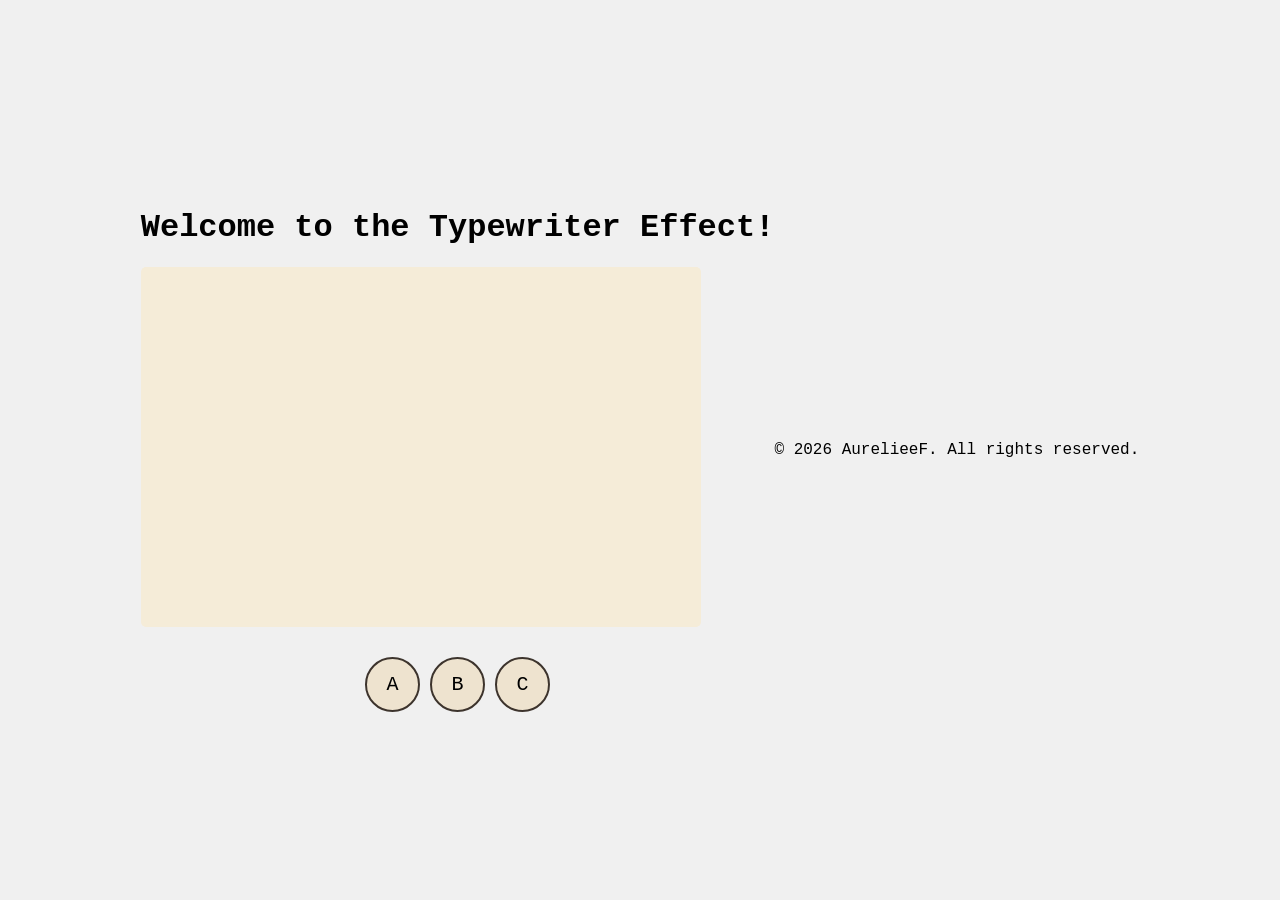
==== index.html @ 51933453 "Basic 2d model of the typewriter + letters" ====
<!DOCTYPE html>
<html lang="en">

<head>
    <meta charset="UTF-8">
    <meta http-equiv="X-UA-Compatible" content="IE=edge">
    <meta name="viewport" content="width=device-width, initial-scale=1.0">
    <title>Typewriter</title>
    <link rel="stylesheet" href="style.css">
</head>

<body>
    <main class="typewriter-app">
        <div class="typewriter">
            <h1>Welcome to the Typewriter Effect!</h1>
        </div>
        <section class="paper">
            <p id="paper-text"></p>
        </section>
        <section class="keyboard">
            <button class="key" data-key="a">A</button>
            <button class="key" data-key="b">B</button>
            <button class="key" data-key="c">C</button>
        </section>
    </main>
    <script src="script.js"></script>
</body>

<footer>
    <p>© 2026 AurelieeF. All rights reserved.</p>


</html>
---- style.css ----
body{
    margin: 0;
    min-height: 100vh;
    display: flex;
    justify-content: center;
    align-items: center;
    background-color: #f0f0f0;
    font-family: "Courier New", monospace;
}

.typewriter-app{
    text-align: center;

}

.paper{
    width: 500px;
    height: 300px;
    padding: 30px;
    background-color: #f5ecd8;
    border-radius: 5px;
    text-align: left;
}

#paper-text{
    white-space: pre-wrap;
}

.keyboard{
    margin-top: 30px;
    display: flex;
    gap: 10px;
    justify-content: center;
}

.key{
    width:55px;
    height: 55px;
    border-radius: 50%;
    border: 2px solid #3d342d;
    background-color: #eee3cf;
    font-family: "Courier New", monospace;
    font-size:20px;
    cursor: pointer;
    transition: transform 0.88s;
}
    

.key.pressed{
    transform: translateY(6px)
}
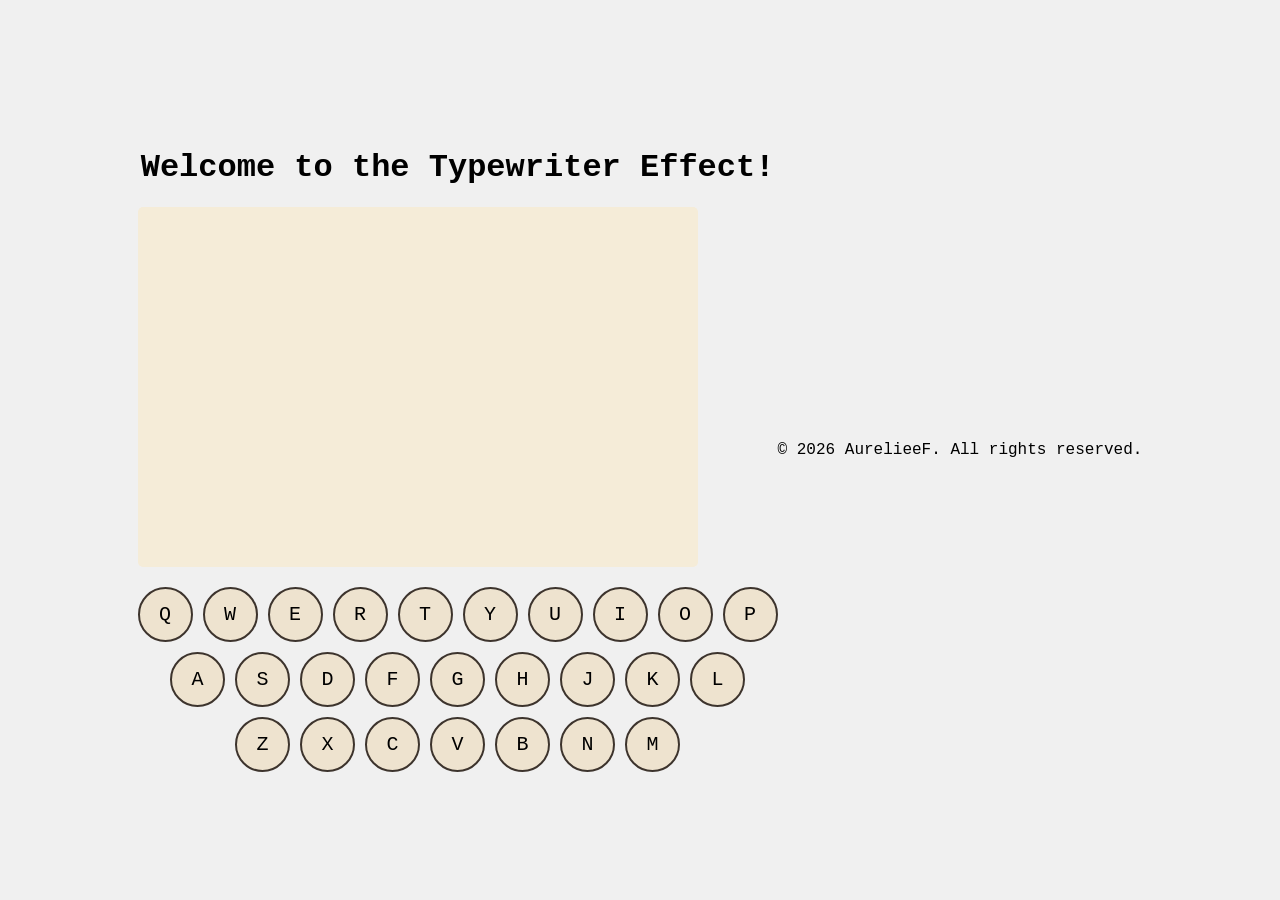
==== commit a6033249: "Totalité des lettres mode QWERTY" ====
--- a/index.html
+++ b/index.html
@@ -18,9 +18,38 @@
             <p id="paper-text"></p>
         </section>
         <section class="keyboard">
-            <button class="key" data-key="a">A</button>
-            <button class="key" data-key="b">B</button>
-            <button class="key" data-key="c">C</button>
+            <div class="keyboard-row">
+                <button class="key" data-key="q">Q</button>
+                <button class="key" data-key="w">W</button>
+                <button class="key" data-key="e">E</button>
+                <button class="key" data-key="r">R</button>
+                <button class="key" data-key="t">T</button>
+                <button class="key" data-key="y">Y</button>
+                <button class="key" data-key="u">U</button>
+                <button class="key" data-key="i">I</button>
+                <button class="key" data-key="o">O</button>
+                <button class="key" data-key="p">P</button>
+            </div>
+            <div class="keyboard-row">
+                <button class="key" data-key="a">A</button>
+                <button class="key" data-key="s">S</button>
+                <button class="key" data-key="d">D</button>
+                <button class="key" data-key="f">F</button>
+                <button class="key" data-key="g">G</button>
+                <button class="key" data-key="h">H</button>
+                <button class="key" data-key="j">J</button>
+                <button class="key" data-key="k">K</button>
+                <button class="key" data-key="l">L</button>
+            </div>
+            <div class="keyboard-row"> 
+                <button class="key" data-key="z">Z</button>
+                <button class="key" data-key="x">X</button>
+                <button class="key" data-key="c">C</button>
+                <button class="key" data-key="v">V</button>
+                <button class="key" data-key="b">B</button>
+                <button class="key" data-key="n">N</button>
+                <button class="key" data-key="m">M</button>
+            </div>
         </section>
     </main>
     <script src="script.js"></script>
--- a/style.css
+++ b/style.css
@@ -27,10 +27,16 @@
 }
 
 .keyboard{
-    margin-top: 30px;
+    margin-top: 20px;
     display: flex;
     gap: 10px;
-    justify-content: center;
+    flex-direction: column;
+    align-items: center;
+}
+
+.keyboard-row{
+    display: flex;
+    gap: 10px;
 }
 
 .key{
@@ -42,10 +48,9 @@
     font-family: "Courier New", monospace;
     font-size:20px;
     cursor: pointer;
-    transition: transform 0.88s;
+    transition: transform 0.8s;
 }
     
-
 .key.pressed{
-    transform: translateY(6px)
+    transform: translateY(12px)
 }
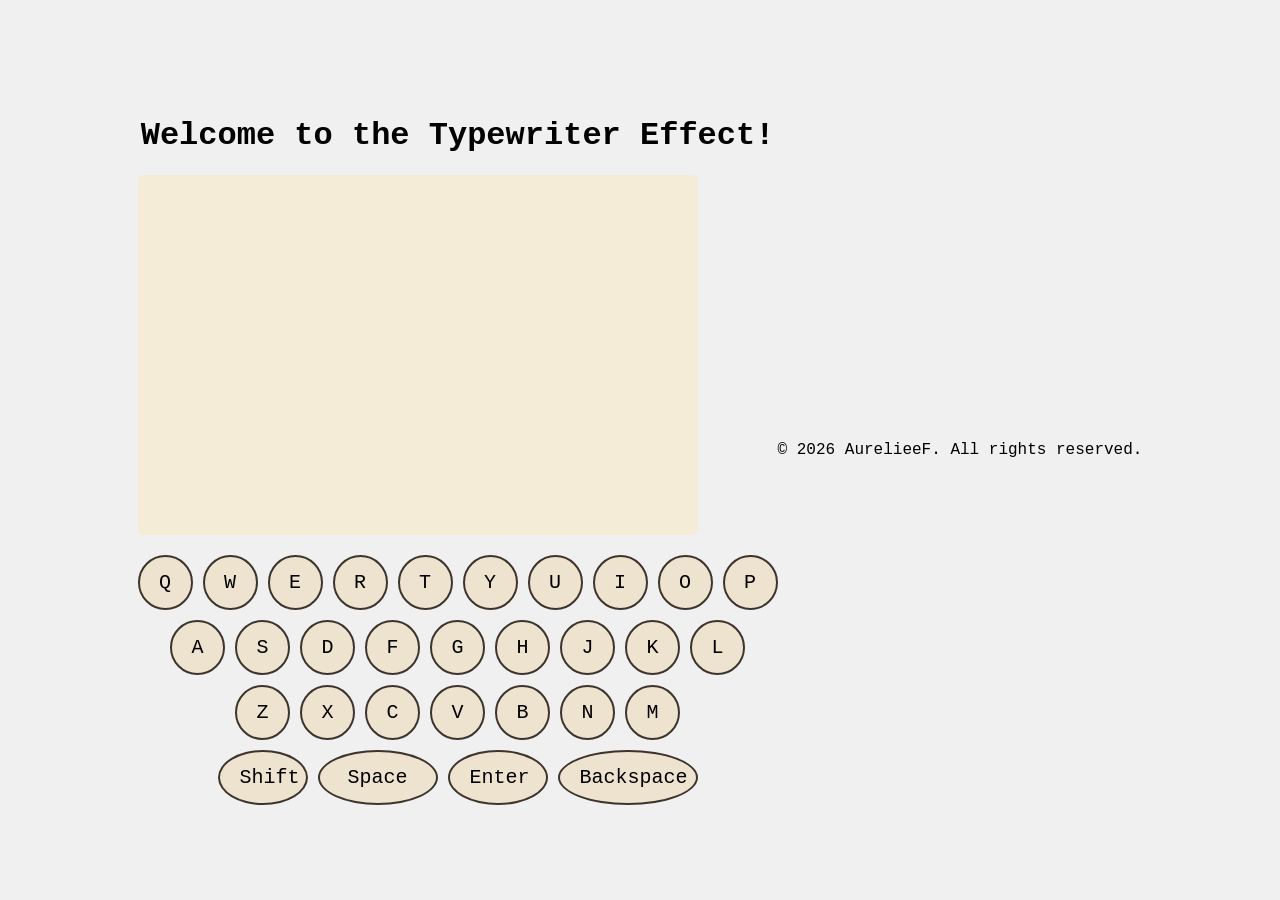
==== commit 488dc435: "fix du shift alternatif" ====
--- a/index.html
+++ b/index.html
@@ -41,7 +41,7 @@
                 <button class="key" data-key="k">K</button>
                 <button class="key" data-key="l">L</button>
             </div>
-            <div class="keyboard-row"> 
+            <div class="keyboard-row">
                 <button class="key" data-key="z">Z</button>
                 <button class="key" data-key="x">X</button>
                 <button class="key" data-key="c">C</button>
@@ -50,13 +50,22 @@
                 <button class="key" data-key="n">N</button>
                 <button class="key" data-key="m">M</button>
             </div>
+            <div class="keyboard-row">
+                <button class="key special-key shift-key" data-key="Shift">Shift</button>
+                <button class="key special-key space-key" data-key=" ">Space</button>
+                <button class="key special-key enter-key" data-key="Enter">Enter</button>
+                <button class="key special-key backspace-key" data-key="Backspace">Backspace</button>
+            </div>
         </section>
     </main>
+
+    <footer>
+        <p>© 2026 AurelieeF. All rights reserved.</p>
+
+    </footer>
     <script src="script.js"></script>
+
 </body>
-
-<footer>
-    <p>© 2026 AurelieeF. All rights reserved.</p>
 
 
 </html>
--- a/style.css
+++ b/style.css
@@ -39,6 +39,25 @@
     gap: 10px;
 }
 
+.special-key{
+    border-radius: 12px;
+    padding: 0px 20px;
+    width: auto;
+}
+
+.shift-key{
+    min-width: 90px;
+}
+.space-key{
+    min-width: 120px;
+}
+.enter-key{
+    min-width: 100px;
+}
+.backspace-key{
+    min-width: 140px;
+}
+
 .key{
     width:55px;
     height: 55px;
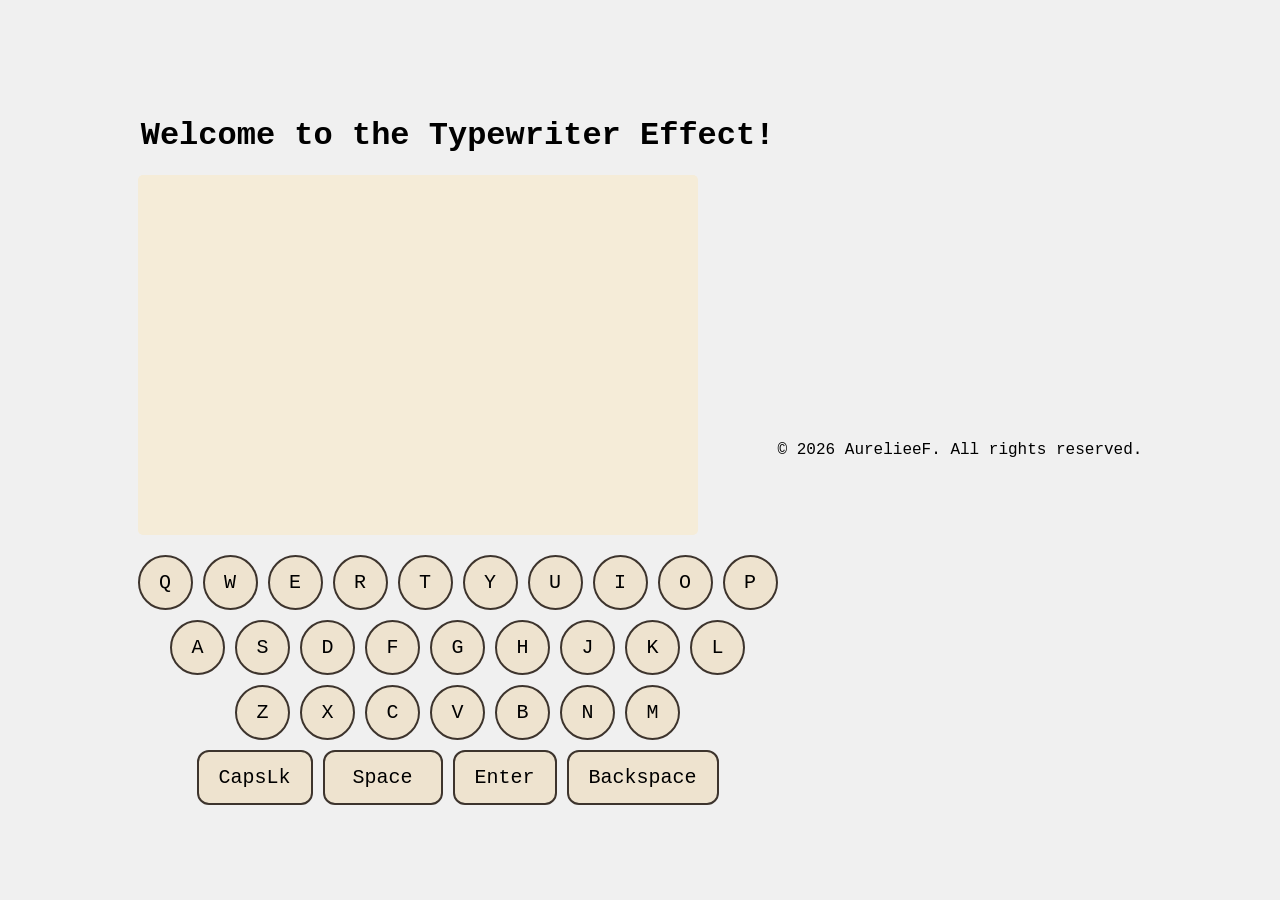
==== commit 3f3bb3ef: "Refactorisation: Caplck seulement" ====
--- a/index.html
+++ b/index.html
@@ -51,7 +51,7 @@
                 <button class="key" data-key="m">M</button>
             </div>
             <div class="keyboard-row">
-                <button class="key special-key shift-key" data-key="Shift">Shift</button>
+                <button class="key special-key caps-key" data-key="CapsLock">CapsLk</button>
                 <button class="key special-key space-key" data-key=" ">Space</button>
                 <button class="key special-key enter-key" data-key="Enter">Enter</button>
                 <button class="key special-key backspace-key" data-key="Backspace">Backspace</button>
--- a/style.css
+++ b/style.css
@@ -39,24 +39,7 @@
     gap: 10px;
 }
 
-.special-key{
-    border-radius: 12px;
-    padding: 0px 20px;
-    width: auto;
-}
 
-.shift-key{
-    min-width: 90px;
-}
-.space-key{
-    min-width: 120px;
-}
-.enter-key{
-    min-width: 100px;
-}
-.backspace-key{
-    min-width: 140px;
-}
 
 .key{
     width:55px;
@@ -71,5 +54,27 @@
 }
     
 .key.pressed{
-    transform: translateY(12px)
+    transform: translateY(12px);
+}
+
+.key.active{
+    transform: translateY(12px);
+}
+.special-key{
+    border-radius: 12px;
+    padding: 0px 20px;
+    width: auto;
+}
+
+.caps-key{
+    min-width: 90px;
+}
+.space-key{
+    min-width: 120px;
+}
+.enter-key{
+    min-width: 100px;
+}
+.backspace-key{
+    min-width: 140px;
 }
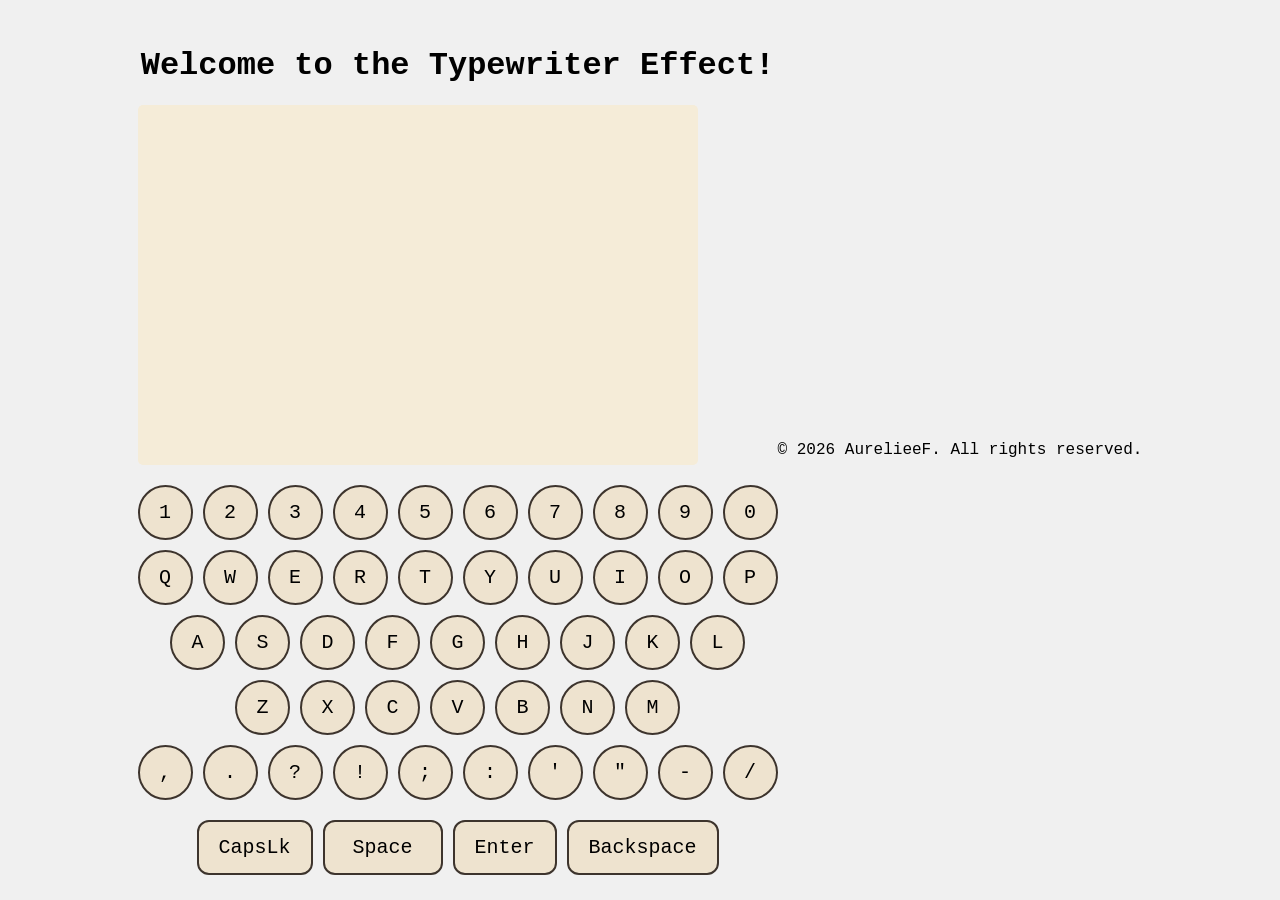
==== commit 4223da3e: "Ajout de keys" ====
--- a/index.html
+++ b/index.html
@@ -18,6 +18,18 @@
             <p id="paper-text"></p>
         </section>
         <section class="keyboard">
+            <div class="keyboard-row">
+                <button class="key" data-key="1">1</button>
+                <button class="key" data-key="2">2</button>
+                <button class="key" data-key="3">3</button>
+                <button class="key" data-key="4">4</button>
+                <button class="key" data-key="5">5</button>
+                <button class="key" data-key="6">6</button>
+                <button class="key" data-key="7">7</button>
+                <button class="key" data-key="8">8</button>
+                <button class="key" data-key="9">9</button>
+                <button class="key" data-key="0">0</button>
+            </div>
             <div class="keyboard-row">
                 <button class="key" data-key="q">Q</button>
                 <button class="key" data-key="w">W</button>
@@ -51,6 +63,21 @@
                 <button class="key" data-key="m">M</button>
             </div>
             <div class="keyboard-row">
+                <button class="key" data-key=",">,</button>
+                <button class="key" data-key=".">.</button>
+                <button class="key" data-key="?">?</button>
+                <button class="key" data-key="!">!</button>
+                <button class="key" data-key=";">;</button>
+                <button class="key" data-key=":">:</button>
+                <button class="key" data-key="'">'</button>
+                <button class="key" data-key='"'>"</button>
+                <button class="key" data-key="-">-</button>
+                <button class="key" data-key="/">/</button>
+            </div>
+            <div class="keyboard-row">
+
+            </div>
+            <div class="keyboard-row">
                 <button class="key special-key caps-key" data-key="CapsLock">CapsLk</button>
                 <button class="key special-key space-key" data-key=" ">Space</button>
                 <button class="key special-key enter-key" data-key="Enter">Enter</button>
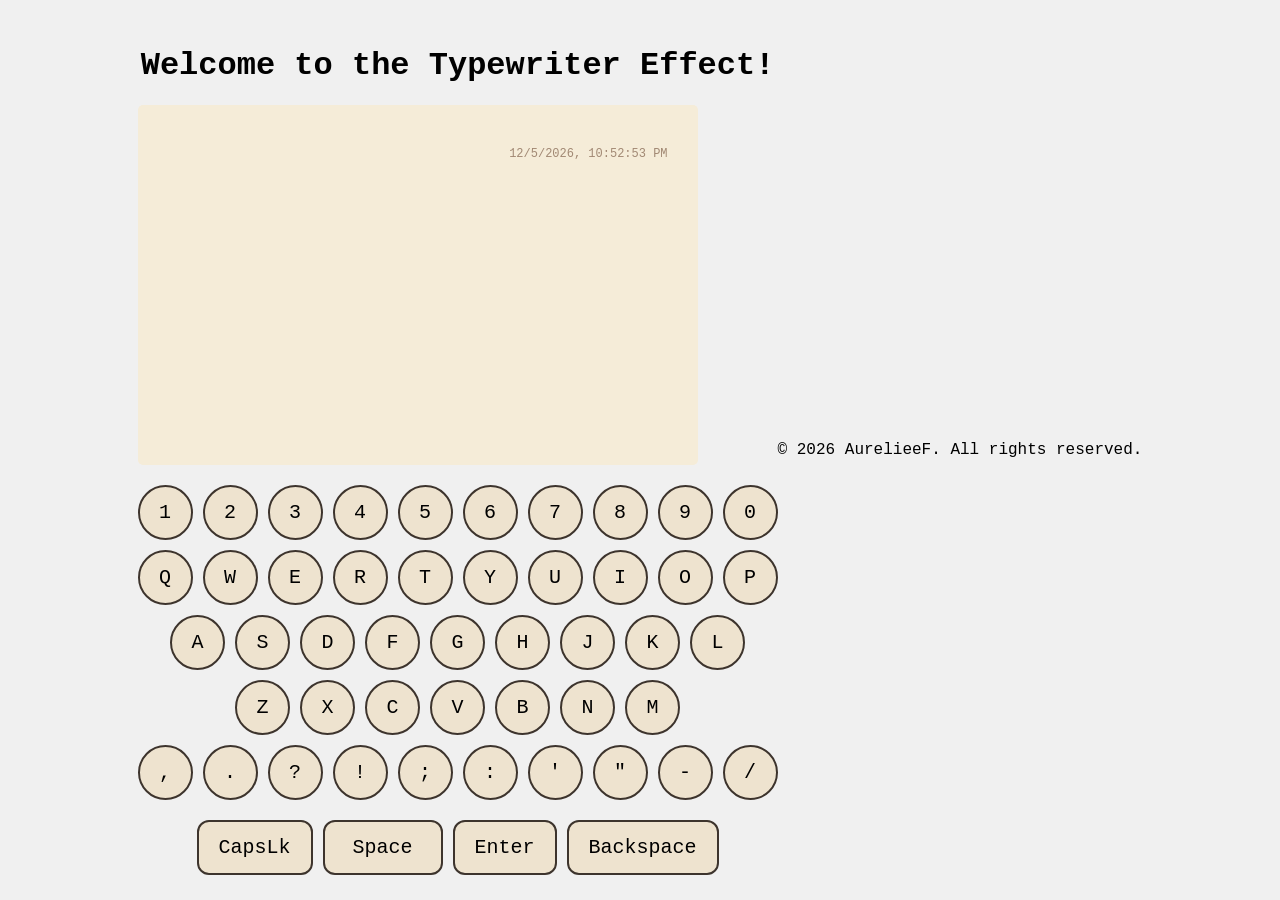
==== commit d2c519f2: "ajout de la date et du temps" ====
--- a/index.html
+++ b/index.html
@@ -15,7 +15,9 @@
             <h1>Welcome to the Typewriter Effect!</h1>
         </div>
         <section class="paper">
+            <p id="paper-date"></p>
             <p id="paper-text"></p>
+            
         </section>
         <section class="keyboard">
             <div class="keyboard-row">
--- a/style.css
+++ b/style.css
@@ -25,7 +25,12 @@
 #paper-text{
     white-space: pre-wrap;
 }
-
+#paper-date{
+    font-size: 12px;
+    color: #a18873;
+    margin-bottom: 0px;
+    text-align: right;
+}
 .keyboard{
     margin-top: 20px;
     display: flex;
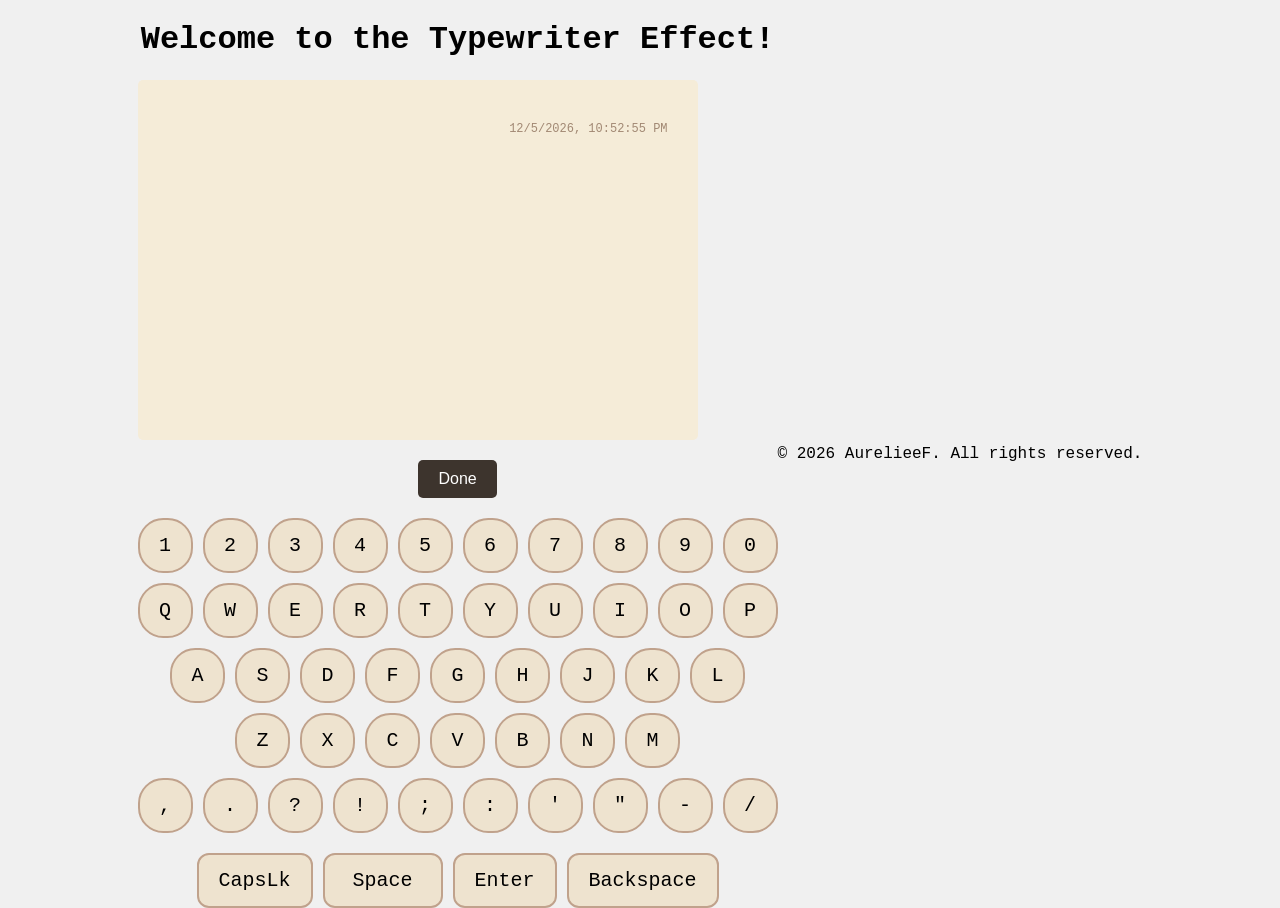
==== commit 50738ed2: "Fermeture de la lettre" ====
--- a/index.html
+++ b/index.html
@@ -17,8 +17,9 @@
         <section class="paper">
             <p id="paper-date"></p>
             <p id="paper-text"></p>
-            
+            <p id="paper-info"></p>
         </section>
+        <button id="done-button">Done</button>
         <section class="keyboard">
             <div class="keyboard-row">
                 <button class="key" data-key="1">1</button>
--- a/style.css
+++ b/style.css
@@ -31,6 +31,12 @@
     margin-bottom: 0px;
     text-align: right;
 }
+#paper-info{
+    font-size: 12px;
+    color: #a18873;
+    margin-top: 10px;
+    text-align: right;
+}
 .keyboard{
     margin-top: 20px;
     display: flex;
@@ -49,8 +55,8 @@
 .key{
     width:55px;
     height: 55px;
-    border-radius: 50%;
-    border: 2px solid #3d342d;
+    border-radius: 46%;
+    border: 2px solid #c0a28c;
     background-color: #eee3cf;
     font-family: "Courier New", monospace;
     font-size:20px;
@@ -82,4 +88,18 @@
 }
 .backspace-key{
     min-width: 140px;
+}
+#done-button{
+    margin-top: 20px;
+    padding: 10px 20px;
+    font-size: 16px;
+    background-color: #3d342d;
+    color: #fff;
+    border: none;
+    border-radius: 5px;
+    cursor: pointer;
+}
+#done-button.disabled{
+    opacity: 0.5;
+    cursor: not-allowed;
 }
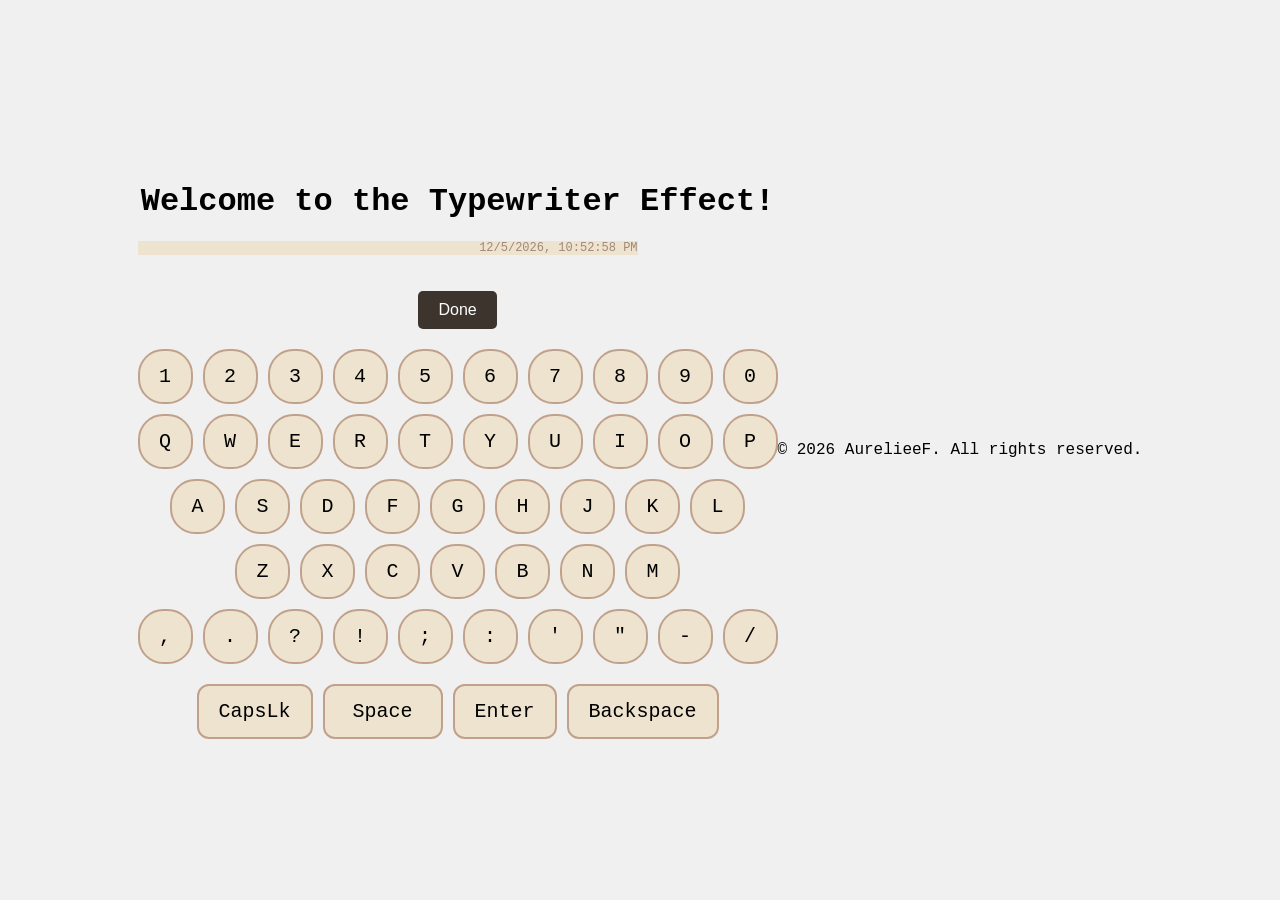
==== commit 28018737: "breaking the words" ====
--- a/index.html
+++ b/index.html
@@ -14,10 +14,12 @@
         <div class="typewriter">
             <h1>Welcome to the Typewriter Effect!</h1>
         </div>
-        <section class="paper">
-            <p id="paper-date"></p>
-            <p id="paper-text"></p>
-            <p id="paper-info"></p>
+        <section class="paper-slot">
+            <section class="paper">
+                <p id="paper-date"></p>
+                <p id="paper-text"></p>
+                <p id="paper-info"></p>
+            </section>
         </section>
         <button id="done-button">Done</button>
         <section class="keyboard">
--- a/style.css
+++ b/style.css
@@ -13,17 +13,22 @@
 
 }
 
+.paper,
+.paper-slot{
+box-sizing: border-box;
+}
+.paper-slot{
+    width: 500px;
+}
 .paper{
-    width: 500px;
-    height: 300px;
-    padding: 30px;
-    background-color: #f5ecd8;
-    border-radius: 5px;
-    text-align: left;
+    width:100%;
+    background-color: #eee3cf;
 }
-
 #paper-text{
     white-space: pre-wrap;
+    overflow-wrap: break-word;
+    word-break: normal;
+    hyphens: auto;
 }
 #paper-date{
     font-size: 12px;
@@ -37,6 +42,7 @@
     margin-top: 10px;
     text-align: right;
 }
+
 .keyboard{
     margin-top: 20px;
     display: flex;
